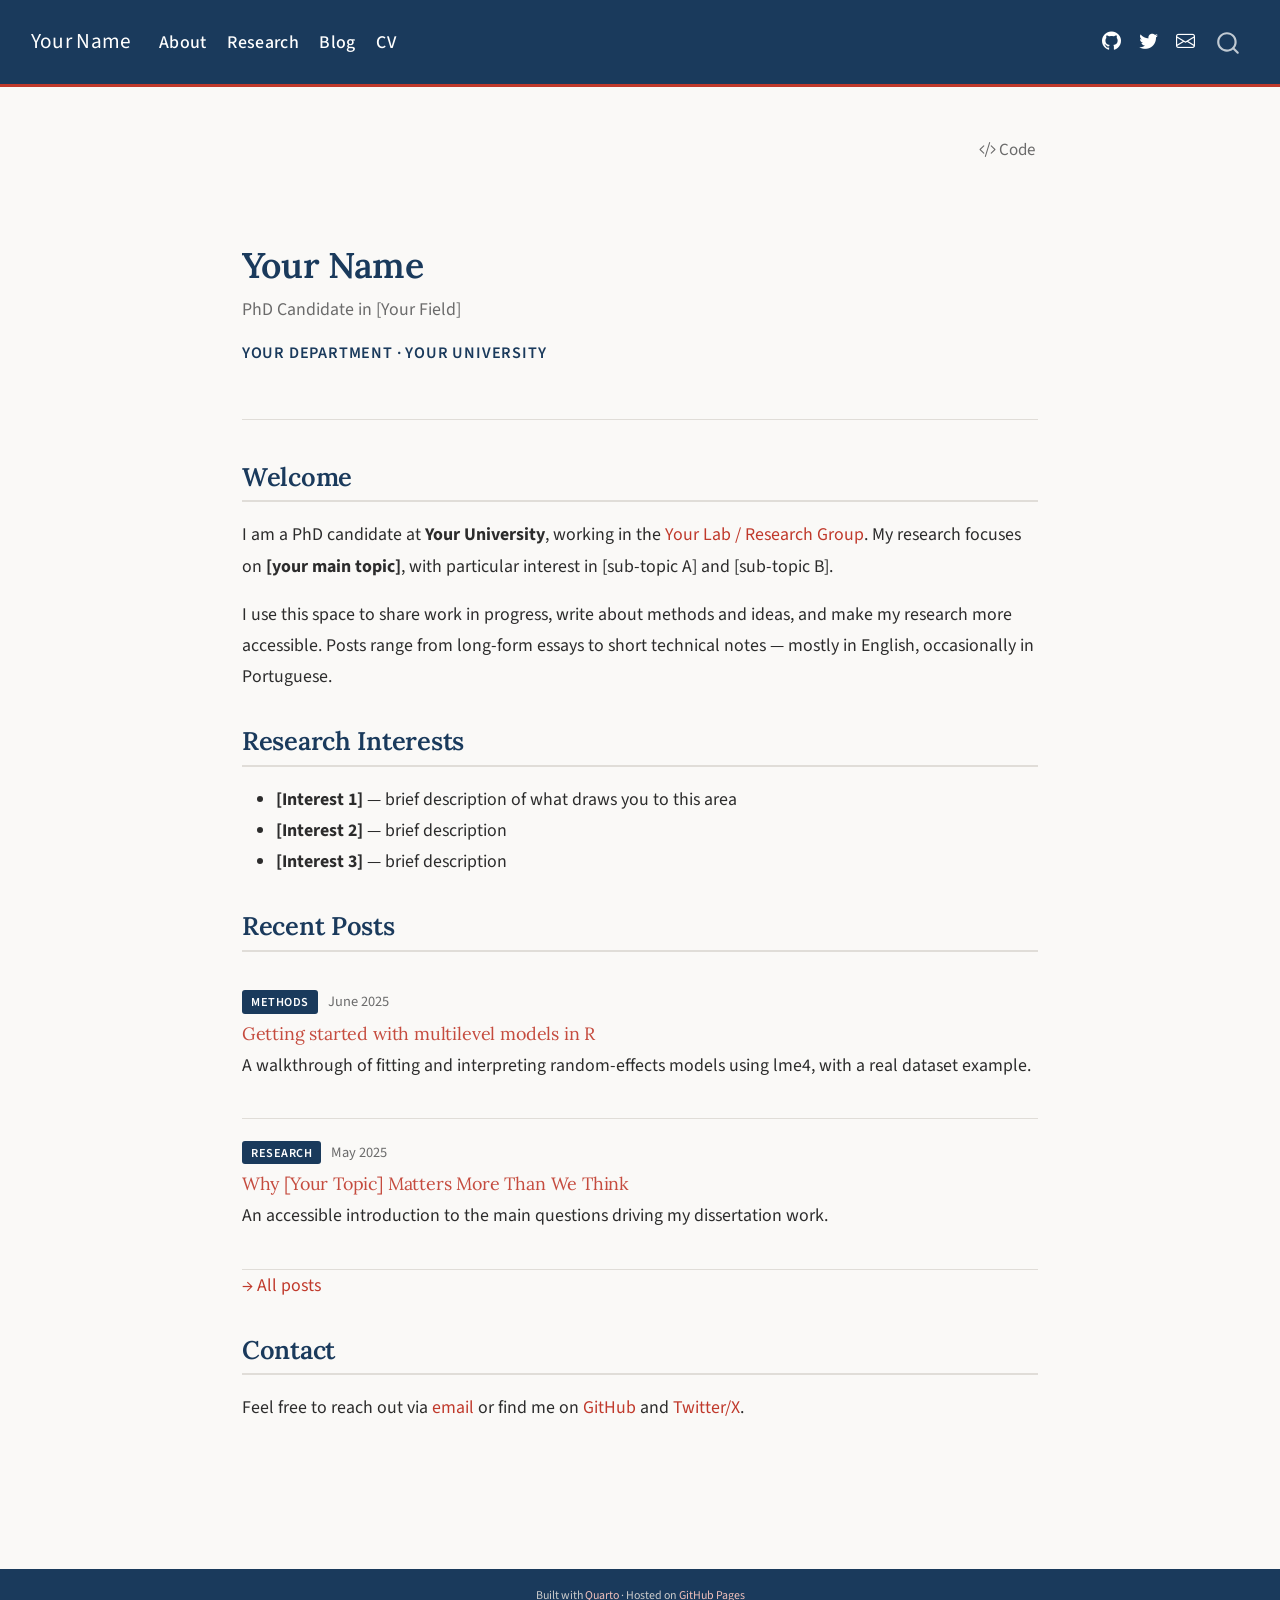
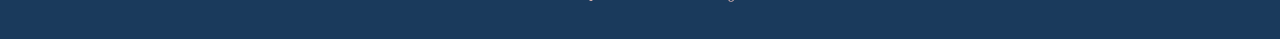
==== docs/index.html @ 2dff1e2e "Add files via upload" ====
<!DOCTYPE html>
<html xmlns="http://www.w3.org/1999/xhtml" lang="en" xml:lang="en"><head>

<meta charset="utf-8">
<meta name="generator" content="quarto-1.7.22">

<meta name="viewport" content="width=device-width, initial-scale=1.0, user-scalable=yes">


<title>Your Name</title>
<style>
code{white-space: pre-wrap;}
span.smallcaps{font-variant: small-caps;}
div.columns{display: flex; gap: min(4vw, 1.5em);}
div.column{flex: auto; overflow-x: auto;}
div.hanging-indent{margin-left: 1.5em; text-indent: -1.5em;}
ul.task-list{list-style: none;}
ul.task-list li input[type="checkbox"] {
  width: 0.8em;
  margin: 0 0.8em 0.2em -1em; /* quarto-specific, see https://github.com/quarto-dev/quarto-cli/issues/4556 */ 
  vertical-align: middle;
}
/* CSS for syntax highlighting */
html { -webkit-text-size-adjust: 100%; }
pre > code.sourceCode { white-space: pre; position: relative; }
pre > code.sourceCode > span { display: inline-block; line-height: 1.25; }
pre > code.sourceCode > span:empty { height: 1.2em; }
.sourceCode { overflow: visible; }
code.sourceCode > span { color: inherit; text-decoration: inherit; }
div.sourceCode { margin: 1em 0; }
pre.sourceCode { margin: 0; }
@media screen {
div.sourceCode { overflow: auto; }
}
@media print {
pre > code.sourceCode { white-space: pre-wrap; }
pre > code.sourceCode > span { text-indent: -5em; padding-left: 5em; }
}
pre.numberSource code
  { counter-reset: source-line 0; }
pre.numberSource code > span
  { position: relative; left: -4em; counter-increment: source-line; }
pre.numberSource code > span > a:first-child::before
  { content: counter(source-line);
    position: relative; left: -1em; text-align: right; vertical-align: baseline;
    border: none; display: inline-block;
    -webkit-touch-callout: none; -webkit-user-select: none;
    -khtml-user-select: none; -moz-user-select: none;
    -ms-user-select: none; user-select: none;
    padding: 0 4px; width: 4em;
  }
pre.numberSource { margin-left: 3em;  padding-left: 4px; }
div.sourceCode
  {   }
@media screen {
pre > code.sourceCode > span > a:first-child::before { text-decoration: underline; }
}
</style>


<script src="site_libs/quarto-nav/quarto-nav.js"></script>
<script src="site_libs/quarto-nav/headroom.min.js"></script>
<script src="site_libs/clipboard/clipboard.min.js"></script>
<script src="site_libs/quarto-search/autocomplete.umd.js"></script>
<script src="site_libs/quarto-search/fuse.min.js"></script>
<script src="site_libs/quarto-search/quarto-search.js"></script>
<meta name="quarto:offset" content="./">
<link href="./favicon.ico" rel="icon">
<script src="site_libs/quarto-html/quarto.js" type="module"></script>
<script src="site_libs/quarto-html/tabsets/tabsets.js" type="module"></script>
<script src="site_libs/quarto-html/popper.min.js"></script>
<script src="site_libs/quarto-html/tippy.umd.min.js"></script>
<script src="site_libs/quarto-html/anchor.min.js"></script>
<link href="site_libs/quarto-html/tippy.css" rel="stylesheet">
<link href="site_libs/quarto-html/quarto-syntax-highlighting-68bca3a50acd80feb0cb8c3c361c6f22.css" rel="stylesheet" id="quarto-text-highlighting-styles">
<script src="site_libs/bootstrap/bootstrap.min.js"></script>
<link href="site_libs/bootstrap/bootstrap-icons.css" rel="stylesheet">
<link href="site_libs/bootstrap/bootstrap-bc3f02cb56843eb86e92d2665cf645d8.min.css" rel="stylesheet" append-hash="true" id="quarto-bootstrap" data-mode="light">
<script id="quarto-search-options" type="application/json">{
  "location": "navbar",
  "copy-button": false,
  "collapse-after": 3,
  "panel-placement": "end",
  "type": "overlay",
  "limit": 50,
  "keyboard-shortcut": [
    "f",
    "/",
    "s"
  ],
  "show-item-context": false,
  "language": {
    "search-no-results-text": "No results",
    "search-matching-documents-text": "matching documents",
    "search-copy-link-title": "Copy link to search",
    "search-hide-matches-text": "Hide additional matches",
    "search-more-match-text": "more match in this document",
    "search-more-matches-text": "more matches in this document",
    "search-clear-button-title": "Clear",
    "search-text-placeholder": "",
    "search-detached-cancel-button-title": "Cancel",
    "search-submit-button-title": "Submit",
    "search-label": "Search"
  }
}</script>


<link rel="stylesheet" href="custom.scss">
</head>

<body class="nav-fixed fullcontent quarto-light">

<div id="quarto-search-results"></div>
  <header id="quarto-header" class="headroom fixed-top">
    <nav class="navbar navbar-expand-lg " data-bs-theme="dark">
      <div class="navbar-container container-fluid">
      <div class="navbar-brand-container mx-auto">
    <a class="navbar-brand" href="./index.html">
    <span class="navbar-title">Your Name</span>
    </a>
  </div>
            <div id="quarto-search" class="" title="Search"></div>
          <button class="navbar-toggler" type="button" data-bs-toggle="collapse" data-bs-target="#navbarCollapse" aria-controls="navbarCollapse" role="menu" aria-expanded="false" aria-label="Toggle navigation" onclick="if (window.quartoToggleHeadroom) { window.quartoToggleHeadroom(); }">
  <span class="navbar-toggler-icon"></span>
</button>
          <div class="collapse navbar-collapse" id="navbarCollapse">
            <ul class="navbar-nav navbar-nav-scroll me-auto">
  <li class="nav-item">
    <a class="nav-link active" href="./index.html" aria-current="page"> 
<span class="menu-text">About</span></a>
  </li>  
  <li class="nav-item">
    <a class="nav-link" href="./research.html"> 
<span class="menu-text">Research</span></a>
  </li>  
  <li class="nav-item">
    <a class="nav-link" href="./posts/index.html"> 
<span class="menu-text">Blog</span></a>
  </li>  
  <li class="nav-item">
    <a class="nav-link" href="./cv.html"> 
<span class="menu-text">CV</span></a>
  </li>  
</ul>
            <ul class="navbar-nav navbar-nav-scroll ms-auto">
  <li class="nav-item compact">
    <a class="nav-link" href="https://github.com/yourusername"> <i class="bi bi-github" role="img">
</i> 
<span class="menu-text"></span></a>
  </li>  
  <li class="nav-item compact">
    <a class="nav-link" href="https://twitter.com/yourusername"> <i class="bi bi-twitter" role="img">
</i> 
<span class="menu-text"></span></a>
  </li>  
  <li class="nav-item compact">
    <a class="nav-link" href="mailto:you@institution.edu"> <i class="bi bi-envelope" role="img">
</i> 
<span class="menu-text"></span></a>
  </li>  
</ul>
          </div> <!-- /navcollapse -->
            <div class="quarto-navbar-tools">
</div>
      </div> <!-- /container-fluid -->
    </nav>
</header>
<!-- content -->
<div id="quarto-content" class="quarto-container page-columns page-rows-contents page-layout-article page-navbar">
<!-- sidebar -->
<!-- margin-sidebar -->
    
<!-- main -->
<main class="content" id="quarto-document-content"><header id="title-block-header" class="quarto-title-block"><h1 class="title display-7"></h1></header><div class="quarto-title-block"><div class="quarto-title-tools-only"><button type="button" class="btn code-tools-button" id="quarto-code-tools-source"><i class="bi"></i> Code</button></div></div>




<div class="hero-block">
  <img src="assets/profile.jpg" alt="Profile photo" onerror="this.style.display='none'">
  <div class="hero-text">
    <h1>Your Name</h1>
    <p class="tagline">PhD Candidate in [Your Field]</p>
    <p class="affiliation">Your Department · Your University</p>
  </div>
</div>
<section id="welcome" class="level2">
<h2 class="anchored" data-anchor-id="welcome">Welcome</h2>
<p>I am a PhD candidate at <strong>Your University</strong>, working in the <a href="https://yourlab.edu">Your Lab / Research Group</a>. My research focuses on <strong>[your main topic]</strong>, with particular interest in [sub-topic A] and [sub-topic B].</p>
<p>I use this space to share work in progress, write about methods and ideas, and make my research more accessible. Posts range from long-form essays to short technical notes — mostly in English, occasionally in Portuguese.</p>
</section>
<section id="research-interests" class="level2">
<h2 class="anchored" data-anchor-id="research-interests">Research Interests</h2>
<ul>
<li><strong>[Interest 1]</strong> — brief description of what draws you to this area</li>
<li><strong>[Interest 2]</strong> — brief description</li>
<li><strong>[Interest 3]</strong> — brief description</li>
</ul>
</section>
<section id="recent-posts" class="level2">
<h2 class="anchored" data-anchor-id="recent-posts">Recent Posts</h2>
<div class="post-card">
  <p class="meta"><span class="category-badge">Methods</span> June 2025</p>
  <h3 class="anchored"><a href="posts/example-r-post.html">Getting started with multilevel models in R</a></h3>
  <p>A walkthrough of fitting and interpreting random-effects models using lme4, with a real dataset example.</p>
</div>

<div class="post-card">
  <p class="meta"><span class="category-badge">Research</span> May 2025</p>
  <h3 class="anchored"><a href="posts/example-post.html">Why [Your Topic] Matters More Than We Think</a></h3>
  <p>An accessible introduction to the main questions driving my dissertation work.</p>
</div>
<p><a href="./posts/index.html">→ All posts</a></p>
</section>
<section id="contact" class="level2">
<h2 class="anchored" data-anchor-id="contact">Contact</h2>
<p>Feel free to reach out via <a href="mailto:you@institution.edu">email</a> or find me on <a href="https://github.com/yourusername">GitHub</a> and <a href="https://twitter.com/yourusername">Twitter/X</a>.</p>


<!-- -->

</section>

</main> <!-- /main -->
<script id="quarto-html-after-body" type="application/javascript">
  window.document.addEventListener("DOMContentLoaded", function (event) {
    const icon = "";
    const anchorJS = new window.AnchorJS();
    anchorJS.options = {
      placement: 'right',
      icon: icon
    };
    anchorJS.add('.anchored');
    const isCodeAnnotation = (el) => {
      for (const clz of el.classList) {
        if (clz.startsWith('code-annotation-')) {                     
          return true;
        }
      }
      return false;
    }
    const onCopySuccess = function(e) {
      // button target
      const button = e.trigger;
      // don't keep focus
      button.blur();
      // flash "checked"
      button.classList.add('code-copy-button-checked');
      var currentTitle = button.getAttribute("title");
      button.setAttribute("title", "Copied!");
      let tooltip;
      if (window.bootstrap) {
        button.setAttribute("data-bs-toggle", "tooltip");
        button.setAttribute("data-bs-placement", "left");
        button.setAttribute("data-bs-title", "Copied!");
        tooltip = new bootstrap.Tooltip(button, 
          { trigger: "manual", 
            customClass: "code-copy-button-tooltip",
            offset: [0, -8]});
        tooltip.show();    
      }
      setTimeout(function() {
        if (tooltip) {
          tooltip.hide();
          button.removeAttribute("data-bs-title");
          button.removeAttribute("data-bs-toggle");
          button.removeAttribute("data-bs-placement");
        }
        button.setAttribute("title", currentTitle);
        button.classList.remove('code-copy-button-checked');
      }, 1000);
      // clear code selection
      e.clearSelection();
    }
    const getTextToCopy = function(trigger) {
        const codeEl = trigger.previousElementSibling.cloneNode(true);
        for (const childEl of codeEl.children) {
          if (isCodeAnnotation(childEl)) {
            childEl.remove();
          }
        }
        return codeEl.innerText;
    }
    const clipboard = new window.ClipboardJS('.code-copy-button:not([data-in-quarto-modal])', {
      text: getTextToCopy
    });
    clipboard.on('success', onCopySuccess);
    if (window.document.getElementById('quarto-embedded-source-code-modal')) {
      const clipboardModal = new window.ClipboardJS('.code-copy-button[data-in-quarto-modal]', {
        text: getTextToCopy,
        container: window.document.getElementById('quarto-embedded-source-code-modal')
      });
      clipboardModal.on('success', onCopySuccess);
    }
    const viewSource = window.document.getElementById('quarto-view-source') ||
                       window.document.getElementById('quarto-code-tools-source');
    if (viewSource) {
      const sourceUrl = viewSource.getAttribute("data-quarto-source-url");
      viewSource.addEventListener("click", function(e) {
        if (sourceUrl) {
          // rstudio viewer pane
          if (/\bcapabilities=\b/.test(window.location)) {
            window.open(sourceUrl);
          } else {
            window.location.href = sourceUrl;
          }
        } else {
          const modal = new bootstrap.Modal(document.getElementById('quarto-embedded-source-code-modal'));
          modal.show();
        }
        return false;
      });
    }
    function toggleCodeHandler(show) {
      return function(e) {
        const detailsSrc = window.document.querySelectorAll(".cell > details > .sourceCode");
        for (let i=0; i<detailsSrc.length; i++) {
          const details = detailsSrc[i].parentElement;
          if (show) {
            details.open = true;
          } else {
            details.removeAttribute("open");
          }
        }
        const cellCodeDivs = window.document.querySelectorAll(".cell > .sourceCode");
        const fromCls = show ? "hidden" : "unhidden";
        const toCls = show ? "unhidden" : "hidden";
        for (let i=0; i<cellCodeDivs.length; i++) {
          const codeDiv = cellCodeDivs[i];
          if (codeDiv.classList.contains(fromCls)) {
            codeDiv.classList.remove(fromCls);
            codeDiv.classList.add(toCls);
          } 
        }
        return false;
      }
    }
    const hideAllCode = window.document.getElementById("quarto-hide-all-code");
    if (hideAllCode) {
      hideAllCode.addEventListener("click", toggleCodeHandler(false));
    }
    const showAllCode = window.document.getElementById("quarto-show-all-code");
    if (showAllCode) {
      showAllCode.addEventListener("click", toggleCodeHandler(true));
    }
      var localhostRegex = new RegExp(/^(?:http|https):\/\/localhost\:?[0-9]*\//);
      var mailtoRegex = new RegExp(/^mailto:/);
        var filterRegex = new RegExp('/' + window.location.host + '/');
      var isInternal = (href) => {
          return filterRegex.test(href) || localhostRegex.test(href) || mailtoRegex.test(href);
      }
      // Inspect non-navigation links and adorn them if external
     var links = window.document.querySelectorAll('a[href]:not(.nav-link):not(.navbar-brand):not(.toc-action):not(.sidebar-link):not(.sidebar-item-toggle):not(.pagination-link):not(.no-external):not([aria-hidden]):not(.dropdown-item):not(.quarto-navigation-tool):not(.about-link)');
      for (var i=0; i<links.length; i++) {
        const link = links[i];
        if (!isInternal(link.href)) {
          // undo the damage that might have been done by quarto-nav.js in the case of
          // links that we want to consider external
          if (link.dataset.originalHref !== undefined) {
            link.href = link.dataset.originalHref;
          }
        }
      }
    function tippyHover(el, contentFn, onTriggerFn, onUntriggerFn) {
      const config = {
        allowHTML: true,
        maxWidth: 500,
        delay: 100,
        arrow: false,
        appendTo: function(el) {
            return el.parentElement;
        },
        interactive: true,
        interactiveBorder: 10,
        theme: 'quarto',
        placement: 'bottom-start',
      };
      if (contentFn) {
        config.content = contentFn;
      }
      if (onTriggerFn) {
        config.onTrigger = onTriggerFn;
      }
      if (onUntriggerFn) {
        config.onUntrigger = onUntriggerFn;
      }
      window.tippy(el, config); 
    }
    const noterefs = window.document.querySelectorAll('a[role="doc-noteref"]');
    for (var i=0; i<noterefs.length; i++) {
      const ref = noterefs[i];
      tippyHover(ref, function() {
        // use id or data attribute instead here
        let href = ref.getAttribute('data-footnote-href') || ref.getAttribute('href');
        try { href = new URL(href).hash; } catch {}
        const id = href.replace(/^#\/?/, "");
        const note = window.document.getElementById(id);
        if (note) {
          return note.innerHTML;
        } else {
          return "";
        }
      });
    }
    const xrefs = window.document.querySelectorAll('a.quarto-xref');
    const processXRef = (id, note) => {
      // Strip column container classes
      const stripColumnClz = (el) => {
        el.classList.remove("page-full", "page-columns");
        if (el.children) {
          for (const child of el.children) {
            stripColumnClz(child);
          }
        }
      }
      stripColumnClz(note)
      if (id === null || id.startsWith('sec-')) {
        // Special case sections, only their first couple elements
        const container = document.createElement("div");
        if (note.children && note.children.length > 2) {
          container.appendChild(note.children[0].cloneNode(true));
          for (let i = 1; i < note.children.length; i++) {
            const child = note.children[i];
            if (child.tagName === "P" && child.innerText === "") {
              continue;
            } else {
              container.appendChild(child.cloneNode(true));
              break;
            }
          }
          if (window.Quarto?.typesetMath) {
            window.Quarto.typesetMath(container);
          }
          return container.innerHTML
        } else {
          if (window.Quarto?.typesetMath) {
            window.Quarto.typesetMath(note);
          }
          return note.innerHTML;
        }
      } else {
        // Remove any anchor links if they are present
        const anchorLink = note.querySelector('a.anchorjs-link');
        if (anchorLink) {
          anchorLink.remove();
        }
        if (window.Quarto?.typesetMath) {
          window.Quarto.typesetMath(note);
        }
        if (note.classList.contains("callout")) {
          return note.outerHTML;
        } else {
          return note.innerHTML;
        }
      }
    }
    for (var i=0; i<xrefs.length; i++) {
      const xref = xrefs[i];
      tippyHover(xref, undefined, function(instance) {
        instance.disable();
        let url = xref.getAttribute('href');
        let hash = undefined; 
        if (url.startsWith('#')) {
          hash = url;
        } else {
          try { hash = new URL(url).hash; } catch {}
        }
        if (hash) {
          const id = hash.replace(/^#\/?/, "");
          const note = window.document.getElementById(id);
          if (note !== null) {
            try {
              const html = processXRef(id, note.cloneNode(true));
              instance.setContent(html);
            } finally {
              instance.enable();
              instance.show();
            }
          } else {
            // See if we can fetch this
            fetch(url.split('#')[0])
            .then(res => res.text())
            .then(html => {
              const parser = new DOMParser();
              const htmlDoc = parser.parseFromString(html, "text/html");
              const note = htmlDoc.getElementById(id);
              if (note !== null) {
                const html = processXRef(id, note);
                instance.setContent(html);
              } 
            }).finally(() => {
              instance.enable();
              instance.show();
            });
          }
        } else {
          // See if we can fetch a full url (with no hash to target)
          // This is a special case and we should probably do some content thinning / targeting
          fetch(url)
          .then(res => res.text())
          .then(html => {
            const parser = new DOMParser();
            const htmlDoc = parser.parseFromString(html, "text/html");
            const note = htmlDoc.querySelector('main.content');
            if (note !== null) {
              // This should only happen for chapter cross references
              // (since there is no id in the URL)
              // remove the first header
              if (note.children.length > 0 && note.children[0].tagName === "HEADER") {
                note.children[0].remove();
              }
              const html = processXRef(null, note);
              instance.setContent(html);
            } 
          }).finally(() => {
            instance.enable();
            instance.show();
          });
        }
      }, function(instance) {
      });
    }
        let selectedAnnoteEl;
        const selectorForAnnotation = ( cell, annotation) => {
          let cellAttr = 'data-code-cell="' + cell + '"';
          let lineAttr = 'data-code-annotation="' +  annotation + '"';
          const selector = 'span[' + cellAttr + '][' + lineAttr + ']';
          return selector;
        }
        const selectCodeLines = (annoteEl) => {
          const doc = window.document;
          const targetCell = annoteEl.getAttribute("data-target-cell");
          const targetAnnotation = annoteEl.getAttribute("data-target-annotation");
          const annoteSpan = window.document.querySelector(selectorForAnnotation(targetCell, targetAnnotation));
          const lines = annoteSpan.getAttribute("data-code-lines").split(",");
          const lineIds = lines.map((line) => {
            return targetCell + "-" + line;
          })
          let top = null;
          let height = null;
          let parent = null;
          if (lineIds.length > 0) {
              //compute the position of the single el (top and bottom and make a div)
              const el = window.document.getElementById(lineIds[0]);
              top = el.offsetTop;
              height = el.offsetHeight;
              parent = el.parentElement.parentElement;
            if (lineIds.length > 1) {
              const lastEl = window.document.getElementById(lineIds[lineIds.length - 1]);
              const bottom = lastEl.offsetTop + lastEl.offsetHeight;
              height = bottom - top;
            }
            if (top !== null && height !== null && parent !== null) {
              // cook up a div (if necessary) and position it 
              let div = window.document.getElementById("code-annotation-line-highlight");
              if (div === null) {
                div = window.document.createElement("div");
                div.setAttribute("id", "code-annotation-line-highlight");
                div.style.position = 'absolute';
                parent.appendChild(div);
              }
              div.style.top = top - 2 + "px";
              div.style.height = height + 4 + "px";
              div.style.left = 0;
              let gutterDiv = window.document.getElementById("code-annotation-line-highlight-gutter");
              if (gutterDiv === null) {
                gutterDiv = window.document.createElement("div");
                gutterDiv.setAttribute("id", "code-annotation-line-highlight-gutter");
                gutterDiv.style.position = 'absolute';
                const codeCell = window.document.getElementById(targetCell);
                const gutter = codeCell.querySelector('.code-annotation-gutter');
                gutter.appendChild(gutterDiv);
              }
              gutterDiv.style.top = top - 2 + "px";
              gutterDiv.style.height = height + 4 + "px";
            }
            selectedAnnoteEl = annoteEl;
          }
        };
        const unselectCodeLines = () => {
          const elementsIds = ["code-annotation-line-highlight", "code-annotation-line-highlight-gutter"];
          elementsIds.forEach((elId) => {
            const div = window.document.getElementById(elId);
            if (div) {
              div.remove();
            }
          });
          selectedAnnoteEl = undefined;
        };
          // Handle positioning of the toggle
      window.addEventListener(
        "resize",
        throttle(() => {
          elRect = undefined;
          if (selectedAnnoteEl) {
            selectCodeLines(selectedAnnoteEl);
          }
        }, 10)
      );
      function throttle(fn, ms) {
      let throttle = false;
      let timer;
        return (...args) => {
          if(!throttle) { // first call gets through
              fn.apply(this, args);
              throttle = true;
          } else { // all the others get throttled
              if(timer) clearTimeout(timer); // cancel #2
              timer = setTimeout(() => {
                fn.apply(this, args);
                timer = throttle = false;
              }, ms);
          }
        };
      }
        // Attach click handler to the DT
        const annoteDls = window.document.querySelectorAll('dt[data-target-cell]');
        for (const annoteDlNode of annoteDls) {
          annoteDlNode.addEventListener('click', (event) => {
            const clickedEl = event.target;
            if (clickedEl !== selectedAnnoteEl) {
              unselectCodeLines();
              const activeEl = window.document.querySelector('dt[data-target-cell].code-annotation-active');
              if (activeEl) {
                activeEl.classList.remove('code-annotation-active');
              }
              selectCodeLines(clickedEl);
              clickedEl.classList.add('code-annotation-active');
            } else {
              // Unselect the line
              unselectCodeLines();
              clickedEl.classList.remove('code-annotation-active');
            }
          });
        }
    const findCites = (el) => {
      const parentEl = el.parentElement;
      if (parentEl) {
        const cites = parentEl.dataset.cites;
        if (cites) {
          return {
            el,
            cites: cites.split(' ')
          };
        } else {
          return findCites(el.parentElement)
        }
      } else {
        return undefined;
      }
    };
    var bibliorefs = window.document.querySelectorAll('a[role="doc-biblioref"]');
    for (var i=0; i<bibliorefs.length; i++) {
      const ref = bibliorefs[i];
      const citeInfo = findCites(ref);
      if (citeInfo) {
        tippyHover(citeInfo.el, function() {
          var popup = window.document.createElement('div');
          citeInfo.cites.forEach(function(cite) {
            var citeDiv = window.document.createElement('div');
            citeDiv.classList.add('hanging-indent');
            citeDiv.classList.add('csl-entry');
            var biblioDiv = window.document.getElementById('ref-' + cite);
            if (biblioDiv) {
              citeDiv.innerHTML = biblioDiv.innerHTML;
            }
            popup.appendChild(citeDiv);
          });
          return popup.innerHTML;
        });
      }
    }
  });
  </script><div class="modal fade" id="quarto-embedded-source-code-modal" tabindex="-1" aria-labelledby="quarto-embedded-source-code-modal-label" aria-hidden="true"><div class="modal-dialog modal-dialog-scrollable"><div class="modal-content"><div class="modal-header"><h5 class="modal-title" id="quarto-embedded-source-code-modal-label">Source Code</h5><button class="btn-close" data-bs-dismiss="modal"></button></div><div class="modal-body"><div class="">
<div class="sourceCode" id="cb1" data-shortcodes="false"><pre class="sourceCode markdown code-with-copy"><code class="sourceCode markdown"><span id="cb1-1"><a href="#cb1-1" aria-hidden="true" tabindex="-1"></a><span class="co">---</span></span>
<span id="cb1-2"><a href="#cb1-2" aria-hidden="true" tabindex="-1"></a><span class="an">title:</span><span class="co"> ""</span></span>
<span id="cb1-3"><a href="#cb1-3" aria-hidden="true" tabindex="-1"></a><span class="an">toc:</span><span class="co"> false</span></span>
<span id="cb1-4"><a href="#cb1-4" aria-hidden="true" tabindex="-1"></a><span class="co">---</span></span>
<span id="cb1-5"><a href="#cb1-5" aria-hidden="true" tabindex="-1"></a></span>
<span id="cb1-6"><a href="#cb1-6" aria-hidden="true" tabindex="-1"></a><span class="in">```{=html}</span></span>
<span id="cb1-7"><a href="#cb1-7" aria-hidden="true" tabindex="-1"></a><span class="in">&lt;div class="hero-block"&gt;</span></span>
<span id="cb1-8"><a href="#cb1-8" aria-hidden="true" tabindex="-1"></a><span class="in">  &lt;img src="assets/profile.jpg" alt="Profile photo" onerror="this.style.display='none'"/&gt;</span></span>
<span id="cb1-9"><a href="#cb1-9" aria-hidden="true" tabindex="-1"></a><span class="in">  &lt;div class="hero-text"&gt;</span></span>
<span id="cb1-10"><a href="#cb1-10" aria-hidden="true" tabindex="-1"></a><span class="in">    &lt;h1&gt;Your Name&lt;/h1&gt;</span></span>
<span id="cb1-11"><a href="#cb1-11" aria-hidden="true" tabindex="-1"></a><span class="in">    &lt;p class="tagline"&gt;PhD Candidate in [Your Field]&lt;/p&gt;</span></span>
<span id="cb1-12"><a href="#cb1-12" aria-hidden="true" tabindex="-1"></a><span class="in">    &lt;p class="affiliation"&gt;Your Department · Your University&lt;/p&gt;</span></span>
<span id="cb1-13"><a href="#cb1-13" aria-hidden="true" tabindex="-1"></a><span class="in">  &lt;/div&gt;</span></span>
<span id="cb1-14"><a href="#cb1-14" aria-hidden="true" tabindex="-1"></a><span class="in">&lt;/div&gt;</span></span>
<span id="cb1-15"><a href="#cb1-15" aria-hidden="true" tabindex="-1"></a><span class="in">```</span></span>
<span id="cb1-16"><a href="#cb1-16" aria-hidden="true" tabindex="-1"></a></span>
<span id="cb1-17"><a href="#cb1-17" aria-hidden="true" tabindex="-1"></a><span class="fu">## Welcome</span></span>
<span id="cb1-18"><a href="#cb1-18" aria-hidden="true" tabindex="-1"></a></span>
<span id="cb1-19"><a href="#cb1-19" aria-hidden="true" tabindex="-1"></a>I am a PhD candidate at **Your University**, working in the [Your Lab / Research Group](https://yourlab.edu). My research focuses on **[your main topic]**, with particular interest in <span class="co">[</span><span class="ot">sub-topic A</span><span class="co">]</span> and <span class="co">[</span><span class="ot">sub-topic B</span><span class="co">]</span>.</span>
<span id="cb1-20"><a href="#cb1-20" aria-hidden="true" tabindex="-1"></a></span>
<span id="cb1-21"><a href="#cb1-21" aria-hidden="true" tabindex="-1"></a>I use this space to share work in progress, write about methods and ideas, and make my research more accessible. Posts range from long-form essays to short technical notes — mostly in English, occasionally in Portuguese.</span>
<span id="cb1-22"><a href="#cb1-22" aria-hidden="true" tabindex="-1"></a></span>
<span id="cb1-23"><a href="#cb1-23" aria-hidden="true" tabindex="-1"></a><span class="fu">## Research Interests</span></span>
<span id="cb1-24"><a href="#cb1-24" aria-hidden="true" tabindex="-1"></a></span>
<span id="cb1-25"><a href="#cb1-25" aria-hidden="true" tabindex="-1"></a><span class="ss">- </span>**[Interest 1]** — brief description of what draws you to this area</span>
<span id="cb1-26"><a href="#cb1-26" aria-hidden="true" tabindex="-1"></a><span class="ss">- </span>**[Interest 2]** — brief description</span>
<span id="cb1-27"><a href="#cb1-27" aria-hidden="true" tabindex="-1"></a><span class="ss">- </span>**[Interest 3]** — brief description</span>
<span id="cb1-28"><a href="#cb1-28" aria-hidden="true" tabindex="-1"></a></span>
<span id="cb1-29"><a href="#cb1-29" aria-hidden="true" tabindex="-1"></a><span class="fu">## Recent Posts</span></span>
<span id="cb1-30"><a href="#cb1-30" aria-hidden="true" tabindex="-1"></a></span>
<span id="cb1-31"><a href="#cb1-31" aria-hidden="true" tabindex="-1"></a><span class="in">```{=html}</span></span>
<span id="cb1-32"><a href="#cb1-32" aria-hidden="true" tabindex="-1"></a><span class="in">&lt;div class="post-card"&gt;</span></span>
<span id="cb1-33"><a href="#cb1-33" aria-hidden="true" tabindex="-1"></a><span class="in">  &lt;p class="meta"&gt;&lt;span class="category-badge"&gt;Methods&lt;/span&gt; June 2025&lt;/p&gt;</span></span>
<span id="cb1-34"><a href="#cb1-34" aria-hidden="true" tabindex="-1"></a><span class="in">  &lt;h3&gt;&lt;a href="posts/example-r-post.html"&gt;Getting started with multilevel models in R&lt;/a&gt;&lt;/h3&gt;</span></span>
<span id="cb1-35"><a href="#cb1-35" aria-hidden="true" tabindex="-1"></a><span class="in">  &lt;p&gt;A walkthrough of fitting and interpreting random-effects models using lme4, with a real dataset example.&lt;/p&gt;</span></span>
<span id="cb1-36"><a href="#cb1-36" aria-hidden="true" tabindex="-1"></a><span class="in">&lt;/div&gt;</span></span>
<span id="cb1-37"><a href="#cb1-37" aria-hidden="true" tabindex="-1"></a></span>
<span id="cb1-38"><a href="#cb1-38" aria-hidden="true" tabindex="-1"></a><span class="in">&lt;div class="post-card"&gt;</span></span>
<span id="cb1-39"><a href="#cb1-39" aria-hidden="true" tabindex="-1"></a><span class="in">  &lt;p class="meta"&gt;&lt;span class="category-badge"&gt;Research&lt;/span&gt; May 2025&lt;/p&gt;</span></span>
<span id="cb1-40"><a href="#cb1-40" aria-hidden="true" tabindex="-1"></a><span class="in">  &lt;h3&gt;&lt;a href="posts/example-post.html"&gt;Why [Your Topic] Matters More Than We Think&lt;/a&gt;&lt;/h3&gt;</span></span>
<span id="cb1-41"><a href="#cb1-41" aria-hidden="true" tabindex="-1"></a><span class="in">  &lt;p&gt;An accessible introduction to the main questions driving my dissertation work.&lt;/p&gt;</span></span>
<span id="cb1-42"><a href="#cb1-42" aria-hidden="true" tabindex="-1"></a><span class="in">&lt;/div&gt;</span></span>
<span id="cb1-43"><a href="#cb1-43" aria-hidden="true" tabindex="-1"></a><span class="in">```</span></span>
<span id="cb1-44"><a href="#cb1-44" aria-hidden="true" tabindex="-1"></a></span>
<span id="cb1-45"><a href="#cb1-45" aria-hidden="true" tabindex="-1"></a><span class="co">[</span><span class="ot">→ All posts</span><span class="co">](posts/index.qmd)</span></span>
<span id="cb1-46"><a href="#cb1-46" aria-hidden="true" tabindex="-1"></a></span>
<span id="cb1-47"><a href="#cb1-47" aria-hidden="true" tabindex="-1"></a><span class="fu">## Contact</span></span>
<span id="cb1-48"><a href="#cb1-48" aria-hidden="true" tabindex="-1"></a></span>
<span id="cb1-49"><a href="#cb1-49" aria-hidden="true" tabindex="-1"></a>Feel free to reach out via <span class="co">[</span><span class="ot">email</span><span class="co">](mailto:you@institution.edu)</span> or find me on <span class="co">[</span><span class="ot">GitHub</span><span class="co">](https://github.com/yourusername)</span> and <span class="co">[</span><span class="ot">Twitter/X</span><span class="co">](https://twitter.com/yourusername)</span>.</span></code><button title="Copy to Clipboard" class="code-copy-button" data-in-quarto-modal=""><i class="bi"></i></button></pre></div>
</div></div></div></div></div>
</div> <!-- /content -->
<footer class="footer">
  <div class="nav-footer">
    <div class="nav-footer-left">
      &nbsp;
    </div>   
    <div class="nav-footer-center">
<p>Built with <a href="https://quarto.org">Quarto</a> · Hosted on <a href="https://pages.github.com">GitHub Pages</a></p>
</div>
    <div class="nav-footer-right">
      &nbsp;
    </div>
  </div>
</footer>




</body></html>
---- docs/site_libs/quarto-html/tippy.css ----
.tippy-box[data-animation=fade][data-state=hidden]{opacity:0}[data-tippy-root]{max-width:calc(100vw - 10px)}.tippy-box{position:relative;background-color:#333;color:#fff;border-radius:4px;font-size:14px;line-height:1.4;white-space:normal;outline:0;transition-property:transform,visibility,opacity}.tippy-box[data-placement^=top]>.tippy-arrow{bottom:0}.tippy-box[data-placement^=top]>.tippy-arrow:before{bottom:-7px;left:0;border-width:8px 8px 0;border-top-color:initial;transform-origin:center top}.tippy-box[data-placement^=bottom]>.tippy-arrow{top:0}.tippy-box[data-placement^=bottom]>.tippy-arrow:before{top:-7px;left:0;border-width:0 8px 8px;border-bottom-color:initial;transform-origin:center bottom}.tippy-box[data-placement^=left]>.tippy-arrow{right:0}.tippy-box[data-placement^=left]>.tippy-arrow:before{border-width:8px 0 8px 8px;border-left-color:initial;right:-7px;transform-origin:center left}.tippy-box[data-placement^=right]>.tippy-arrow{left:0}.tippy-box[data-placement^=right]>.tippy-arrow:before{left:-7px;border-width:8px 8px 8px 0;border-right-color:initial;transform-origin:center right}.tippy-box[data-inertia][data-state=visible]{transition-timing-function:cubic-bezier(.54,1.5,.38,1.11)}.tippy-arrow{width:16px;height:16px;color:#333}.tippy-arrow:before{content:"";position:absolute;border-color:transparent;border-style:solid}.tippy-content{position:relative;padding:5px 9px;z-index:1}
---- docs/site_libs/quarto-html/quarto-syntax-highlighting-68bca3a50acd80feb0cb8c3c361c6f22.css ----
/* quarto syntax highlight colors */
:root {
  --quarto-hl-al-color: #ff5555;
  --quarto-hl-an-color: #6a737d;
  --quarto-hl-at-color: #d73a49;
  --quarto-hl-bn-color: #005cc5;
  --quarto-hl-bu-color: #d73a49;
  --quarto-hl-ch-color: #032f62;
  --quarto-hl-co-color: #6a737d;
  --quarto-hl-cv-color: #6a737d;
  --quarto-hl-cn-color: #005cc5;
  --quarto-hl-cf-color: #d73a49;
  --quarto-hl-dt-color: #d73a49;
  --quarto-hl-dv-color: #005cc5;
  --quarto-hl-do-color: #6a737d;
  --quarto-hl-er-color: #ff5555;
  --quarto-hl-ex-color: #d73a49;
  --quarto-hl-fl-color: #005cc5;
  --quarto-hl-fu-color: #6f42c1;
  --quarto-hl-im-color: #032f62;
  --quarto-hl-in-color: #6a737d;
  --quarto-hl-kw-color: #d73a49;
  --quarto-hl-op-color: #24292e;
  --quarto-hl-pp-color: #d73a49;
  --quarto-hl-re-color: #6a737d;
  --quarto-hl-sc-color: #005cc5;
  --quarto-hl-ss-color: #032f62;
  --quarto-hl-st-color: #032f62;
  --quarto-hl-va-color: #e36209;
  --quarto-hl-vs-color: #032f62;
  --quarto-hl-wa-color: #ff5555;
}

/* other quarto variables */
:root {
  --quarto-font-monospace: SFMono-Regular, Menlo, Monaco, Consolas, "Liberation Mono", "Courier New", monospace;
}

code span.al {
  font-weight: bold;
  color: #ff5555;
}

code span.an {
  color: #6a737d;
}

code span.at {
  color: #d73a49;
}

code span.bn {
  color: #005cc5;
}

code span.bu {
  color: #d73a49;
}

code span.ch {
  color: #032f62;
}

code span.co {
  color: #6a737d;
}

code span.cv {
  color: #6a737d;
}

code span.cn {
  color: #005cc5;
}

code span.cf {
  color: #d73a49;
}

code span.dt {
  color: #d73a49;
}

code span.dv {
  color: #005cc5;
}

code span.do {
  color: #6a737d;
}

code span.er {
  color: #ff5555;
  text-decoration: underline;
}

code span.ex {
  font-weight: bold;
  color: #d73a49;
}

code span.fl {
  color: #005cc5;
}

code span.fu {
  color: #6f42c1;
}

code span.im {
  color: #032f62;
}

code span.in {
  color: #6a737d;
}

code span.kw {
  color: #d73a49;
}

pre > code.sourceCode > span {
  color: #24292e;
}

code span {
  color: #24292e;
}

code.sourceCode > span {
  color: #24292e;
}

div.sourceCode,
div.sourceCode pre.sourceCode {
  color: #24292e;
}

code span.op {
  color: #24292e;
}

code span.pp {
  color: #d73a49;
}

code span.re {
  color: #6a737d;
}

code span.sc {
  color: #005cc5;
}

code span.ss {
  color: #032f62;
}

code span.st {
  color: #032f62;
}

code span.va {
  color: #e36209;
}

code span.vs {
  color: #032f62;
}

code span.wa {
  color: #ff5555;
}

.prevent-inlining {
  content: "</";
}

/*# sourceMappingURL=3a5ce1b7bd586e25cf80bfa8ac5a40dd.css.map */
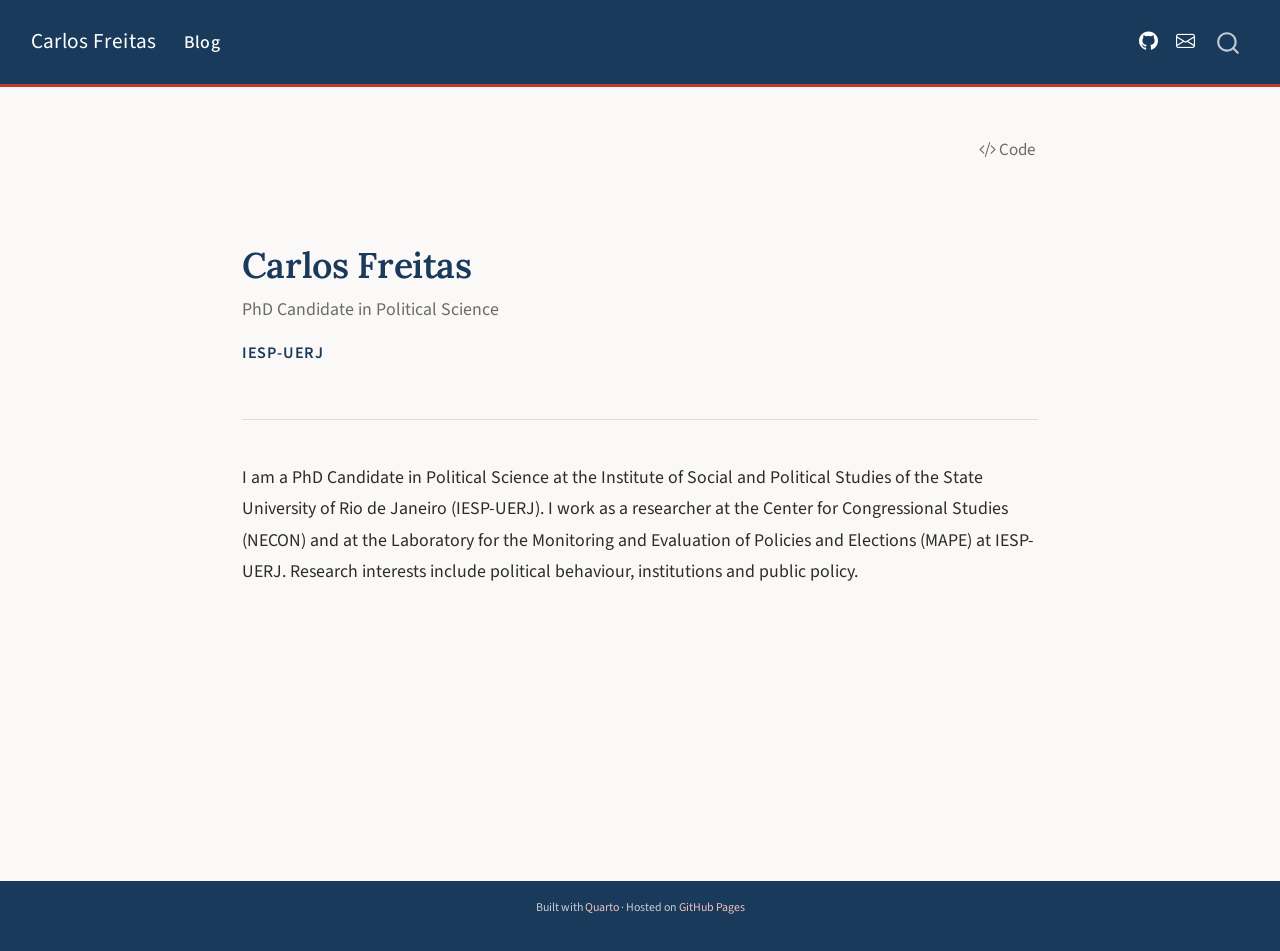
==== commit 9315e30c: "Add files via upload" ====
--- a/docs/index.html
+++ b/docs/index.html
@@ -7,7 +7,7 @@
 <meta name="viewport" content="width=device-width, initial-scale=1.0, user-scalable=yes">
 
 
-<title>Your Name</title>
+<title>Carlos Freitas</title>
 <style>
 code{white-space: pre-wrap;}
 span.smallcaps{font-variant: small-caps;}
@@ -116,7 +116,7 @@
       <div class="navbar-container container-fluid">
       <div class="navbar-brand-container mx-auto">
     <a class="navbar-brand" href="./index.html">
-    <span class="navbar-title">Your Name</span>
+    <span class="navbar-title">Carlos Freitas</span>
     </a>
   </div>
             <div id="quarto-search" class="" title="Search"></div>
@@ -126,30 +126,13 @@
           <div class="collapse navbar-collapse" id="navbarCollapse">
             <ul class="navbar-nav navbar-nav-scroll me-auto">
   <li class="nav-item">
-    <a class="nav-link active" href="./index.html" aria-current="page"> 
-<span class="menu-text">About</span></a>
-  </li>  
-  <li class="nav-item">
-    <a class="nav-link" href="./research.html"> 
-<span class="menu-text">Research</span></a>
-  </li>  
-  <li class="nav-item">
     <a class="nav-link" href="./posts/index.html"> 
 <span class="menu-text">Blog</span></a>
-  </li>  
-  <li class="nav-item">
-    <a class="nav-link" href="./cv.html"> 
-<span class="menu-text">CV</span></a>
   </li>  
 </ul>
             <ul class="navbar-nav navbar-nav-scroll ms-auto">
   <li class="nav-item compact">
-    <a class="nav-link" href="https://github.com/yourusername"> <i class="bi bi-github" role="img">
-</i> 
-<span class="menu-text"></span></a>
-  </li>  
-  <li class="nav-item compact">
-    <a class="nav-link" href="https://twitter.com/yourusername"> <i class="bi bi-twitter" role="img">
+    <a class="nav-link" href="https://github.com/carlosbbmf"> <i class="bi bi-github" role="img">
 </i> 
 <span class="menu-text"></span></a>
   </li>  
@@ -179,47 +162,16 @@
 <div class="hero-block">
   <img src="assets/profile.jpg" alt="Profile photo" onerror="this.style.display='none'">
   <div class="hero-text">
-    <h1>Your Name</h1>
-    <p class="tagline">PhD Candidate in [Your Field]</p>
-    <p class="affiliation">Your Department · Your University</p>
+    <h1>Carlos Freitas</h1>
+    <p class="tagline">PhD Candidate in Political Science</p>
+    <p class="affiliation">IESP-UERJ</p>
   </div>
 </div>
-<section id="welcome" class="level2">
-<h2 class="anchored" data-anchor-id="welcome">Welcome</h2>
-<p>I am a PhD candidate at <strong>Your University</strong>, working in the <a href="https://yourlab.edu">Your Lab / Research Group</a>. My research focuses on <strong>[your main topic]</strong>, with particular interest in [sub-topic A] and [sub-topic B].</p>
-<p>I use this space to share work in progress, write about methods and ideas, and make my research more accessible. Posts range from long-form essays to short technical notes — mostly in English, occasionally in Portuguese.</p>
-</section>
-<section id="research-interests" class="level2">
-<h2 class="anchored" data-anchor-id="research-interests">Research Interests</h2>
-<ul>
-<li><strong>[Interest 1]</strong> — brief description of what draws you to this area</li>
-<li><strong>[Interest 2]</strong> — brief description</li>
-<li><strong>[Interest 3]</strong> — brief description</li>
-</ul>
-</section>
-<section id="recent-posts" class="level2">
-<h2 class="anchored" data-anchor-id="recent-posts">Recent Posts</h2>
-<div class="post-card">
-  <p class="meta"><span class="category-badge">Methods</span> June 2025</p>
-  <h3 class="anchored"><a href="posts/example-r-post.html">Getting started with multilevel models in R</a></h3>
-  <p>A walkthrough of fitting and interpreting random-effects models using lme4, with a real dataset example.</p>
-</div>
-
-<div class="post-card">
-  <p class="meta"><span class="category-badge">Research</span> May 2025</p>
-  <h3 class="anchored"><a href="posts/example-post.html">Why [Your Topic] Matters More Than We Think</a></h3>
-  <p>An accessible introduction to the main questions driving my dissertation work.</p>
-</div>
-<p><a href="./posts/index.html">→ All posts</a></p>
-</section>
-<section id="contact" class="level2">
-<h2 class="anchored" data-anchor-id="contact">Contact</h2>
-<p>Feel free to reach out via <a href="mailto:you@institution.edu">email</a> or find me on <a href="https://github.com/yourusername">GitHub</a> and <a href="https://twitter.com/yourusername">Twitter/X</a>.</p>
+<p>I am a PhD Candidate in Political Science at the Institute of Social and Political Studies of the State University of Rio de Janeiro (IESP-UERJ). I work as a researcher at the Center for Congressional Studies (NECON) and at the Laboratory for the Monitoring and Evaluation of Policies and Elections (MAPE) at IESP-UERJ. Research interests include political behaviour, institutions and public policy.</p>
 
 
 <!-- -->
 
-</section>
 
 </main> <!-- /main -->
 <script id="quarto-html-after-body" type="application/javascript">
@@ -681,46 +633,15 @@
 <span id="cb1-7"><a href="#cb1-7" aria-hidden="true" tabindex="-1"></a><span class="in">&lt;div class="hero-block"&gt;</span></span>
 <span id="cb1-8"><a href="#cb1-8" aria-hidden="true" tabindex="-1"></a><span class="in">  &lt;img src="assets/profile.jpg" alt="Profile photo" onerror="this.style.display='none'"/&gt;</span></span>
 <span id="cb1-9"><a href="#cb1-9" aria-hidden="true" tabindex="-1"></a><span class="in">  &lt;div class="hero-text"&gt;</span></span>
-<span id="cb1-10"><a href="#cb1-10" aria-hidden="true" tabindex="-1"></a><span class="in">    &lt;h1&gt;Your Name&lt;/h1&gt;</span></span>
-<span id="cb1-11"><a href="#cb1-11" aria-hidden="true" tabindex="-1"></a><span class="in">    &lt;p class="tagline"&gt;PhD Candidate in [Your Field]&lt;/p&gt;</span></span>
-<span id="cb1-12"><a href="#cb1-12" aria-hidden="true" tabindex="-1"></a><span class="in">    &lt;p class="affiliation"&gt;Your Department · Your University&lt;/p&gt;</span></span>
+<span id="cb1-10"><a href="#cb1-10" aria-hidden="true" tabindex="-1"></a><span class="in">    &lt;h1&gt;Carlos Freitas&lt;/h1&gt;</span></span>
+<span id="cb1-11"><a href="#cb1-11" aria-hidden="true" tabindex="-1"></a><span class="in">    &lt;p class="tagline"&gt;PhD Candidate in Political Science&lt;/p&gt;</span></span>
+<span id="cb1-12"><a href="#cb1-12" aria-hidden="true" tabindex="-1"></a><span class="in">    &lt;p class="affiliation"&gt;IESP-UERJ&lt;/p&gt;</span></span>
 <span id="cb1-13"><a href="#cb1-13" aria-hidden="true" tabindex="-1"></a><span class="in">  &lt;/div&gt;</span></span>
 <span id="cb1-14"><a href="#cb1-14" aria-hidden="true" tabindex="-1"></a><span class="in">&lt;/div&gt;</span></span>
 <span id="cb1-15"><a href="#cb1-15" aria-hidden="true" tabindex="-1"></a><span class="in">```</span></span>
 <span id="cb1-16"><a href="#cb1-16" aria-hidden="true" tabindex="-1"></a></span>
-<span id="cb1-17"><a href="#cb1-17" aria-hidden="true" tabindex="-1"></a><span class="fu">## Welcome</span></span>
-<span id="cb1-18"><a href="#cb1-18" aria-hidden="true" tabindex="-1"></a></span>
-<span id="cb1-19"><a href="#cb1-19" aria-hidden="true" tabindex="-1"></a>I am a PhD candidate at **Your University**, working in the [Your Lab / Research Group](https://yourlab.edu). My research focuses on **[your main topic]**, with particular interest in <span class="co">[</span><span class="ot">sub-topic A</span><span class="co">]</span> and <span class="co">[</span><span class="ot">sub-topic B</span><span class="co">]</span>.</span>
-<span id="cb1-20"><a href="#cb1-20" aria-hidden="true" tabindex="-1"></a></span>
-<span id="cb1-21"><a href="#cb1-21" aria-hidden="true" tabindex="-1"></a>I use this space to share work in progress, write about methods and ideas, and make my research more accessible. Posts range from long-form essays to short technical notes — mostly in English, occasionally in Portuguese.</span>
-<span id="cb1-22"><a href="#cb1-22" aria-hidden="true" tabindex="-1"></a></span>
-<span id="cb1-23"><a href="#cb1-23" aria-hidden="true" tabindex="-1"></a><span class="fu">## Research Interests</span></span>
-<span id="cb1-24"><a href="#cb1-24" aria-hidden="true" tabindex="-1"></a></span>
-<span id="cb1-25"><a href="#cb1-25" aria-hidden="true" tabindex="-1"></a><span class="ss">- </span>**[Interest 1]** — brief description of what draws you to this area</span>
-<span id="cb1-26"><a href="#cb1-26" aria-hidden="true" tabindex="-1"></a><span class="ss">- </span>**[Interest 2]** — brief description</span>
-<span id="cb1-27"><a href="#cb1-27" aria-hidden="true" tabindex="-1"></a><span class="ss">- </span>**[Interest 3]** — brief description</span>
-<span id="cb1-28"><a href="#cb1-28" aria-hidden="true" tabindex="-1"></a></span>
-<span id="cb1-29"><a href="#cb1-29" aria-hidden="true" tabindex="-1"></a><span class="fu">## Recent Posts</span></span>
-<span id="cb1-30"><a href="#cb1-30" aria-hidden="true" tabindex="-1"></a></span>
-<span id="cb1-31"><a href="#cb1-31" aria-hidden="true" tabindex="-1"></a><span class="in">```{=html}</span></span>
-<span id="cb1-32"><a href="#cb1-32" aria-hidden="true" tabindex="-1"></a><span class="in">&lt;div class="post-card"&gt;</span></span>
-<span id="cb1-33"><a href="#cb1-33" aria-hidden="true" tabindex="-1"></a><span class="in">  &lt;p class="meta"&gt;&lt;span class="category-badge"&gt;Methods&lt;/span&gt; June 2025&lt;/p&gt;</span></span>
-<span id="cb1-34"><a href="#cb1-34" aria-hidden="true" tabindex="-1"></a><span class="in">  &lt;h3&gt;&lt;a href="posts/example-r-post.html"&gt;Getting started with multilevel models in R&lt;/a&gt;&lt;/h3&gt;</span></span>
-<span id="cb1-35"><a href="#cb1-35" aria-hidden="true" tabindex="-1"></a><span class="in">  &lt;p&gt;A walkthrough of fitting and interpreting random-effects models using lme4, with a real dataset example.&lt;/p&gt;</span></span>
-<span id="cb1-36"><a href="#cb1-36" aria-hidden="true" tabindex="-1"></a><span class="in">&lt;/div&gt;</span></span>
-<span id="cb1-37"><a href="#cb1-37" aria-hidden="true" tabindex="-1"></a></span>
-<span id="cb1-38"><a href="#cb1-38" aria-hidden="true" tabindex="-1"></a><span class="in">&lt;div class="post-card"&gt;</span></span>
-<span id="cb1-39"><a href="#cb1-39" aria-hidden="true" tabindex="-1"></a><span class="in">  &lt;p class="meta"&gt;&lt;span class="category-badge"&gt;Research&lt;/span&gt; May 2025&lt;/p&gt;</span></span>
-<span id="cb1-40"><a href="#cb1-40" aria-hidden="true" tabindex="-1"></a><span class="in">  &lt;h3&gt;&lt;a href="posts/example-post.html"&gt;Why [Your Topic] Matters More Than We Think&lt;/a&gt;&lt;/h3&gt;</span></span>
-<span id="cb1-41"><a href="#cb1-41" aria-hidden="true" tabindex="-1"></a><span class="in">  &lt;p&gt;An accessible introduction to the main questions driving my dissertation work.&lt;/p&gt;</span></span>
-<span id="cb1-42"><a href="#cb1-42" aria-hidden="true" tabindex="-1"></a><span class="in">&lt;/div&gt;</span></span>
-<span id="cb1-43"><a href="#cb1-43" aria-hidden="true" tabindex="-1"></a><span class="in">```</span></span>
-<span id="cb1-44"><a href="#cb1-44" aria-hidden="true" tabindex="-1"></a></span>
-<span id="cb1-45"><a href="#cb1-45" aria-hidden="true" tabindex="-1"></a><span class="co">[</span><span class="ot">→ All posts</span><span class="co">](posts/index.qmd)</span></span>
-<span id="cb1-46"><a href="#cb1-46" aria-hidden="true" tabindex="-1"></a></span>
-<span id="cb1-47"><a href="#cb1-47" aria-hidden="true" tabindex="-1"></a><span class="fu">## Contact</span></span>
-<span id="cb1-48"><a href="#cb1-48" aria-hidden="true" tabindex="-1"></a></span>
-<span id="cb1-49"><a href="#cb1-49" aria-hidden="true" tabindex="-1"></a>Feel free to reach out via <span class="co">[</span><span class="ot">email</span><span class="co">](mailto:you@institution.edu)</span> or find me on <span class="co">[</span><span class="ot">GitHub</span><span class="co">](https://github.com/yourusername)</span> and <span class="co">[</span><span class="ot">Twitter/X</span><span class="co">](https://twitter.com/yourusername)</span>.</span></code><button title="Copy to Clipboard" class="code-copy-button" data-in-quarto-modal=""><i class="bi"></i></button></pre></div>
+<span id="cb1-17"><a href="#cb1-17" aria-hidden="true" tabindex="-1"></a></span>
+<span id="cb1-18"><a href="#cb1-18" aria-hidden="true" tabindex="-1"></a>I am a PhD Candidate in Political Science at the Institute of Social and Political Studies of the State University of Rio de Janeiro (IESP-UERJ). I work as a researcher at the Center for Congressional Studies (NECON) and at the Laboratory for the Monitoring and Evaluation of Policies and Elections (MAPE) at IESP-UERJ. Research interests include political behaviour, institutions and public policy.</span></code><button title="Copy to Clipboard" class="code-copy-button" data-in-quarto-modal=""><i class="bi"></i></button></pre></div>
 </div></div></div></div></div>
 </div> <!-- /content -->
 <footer class="footer">
